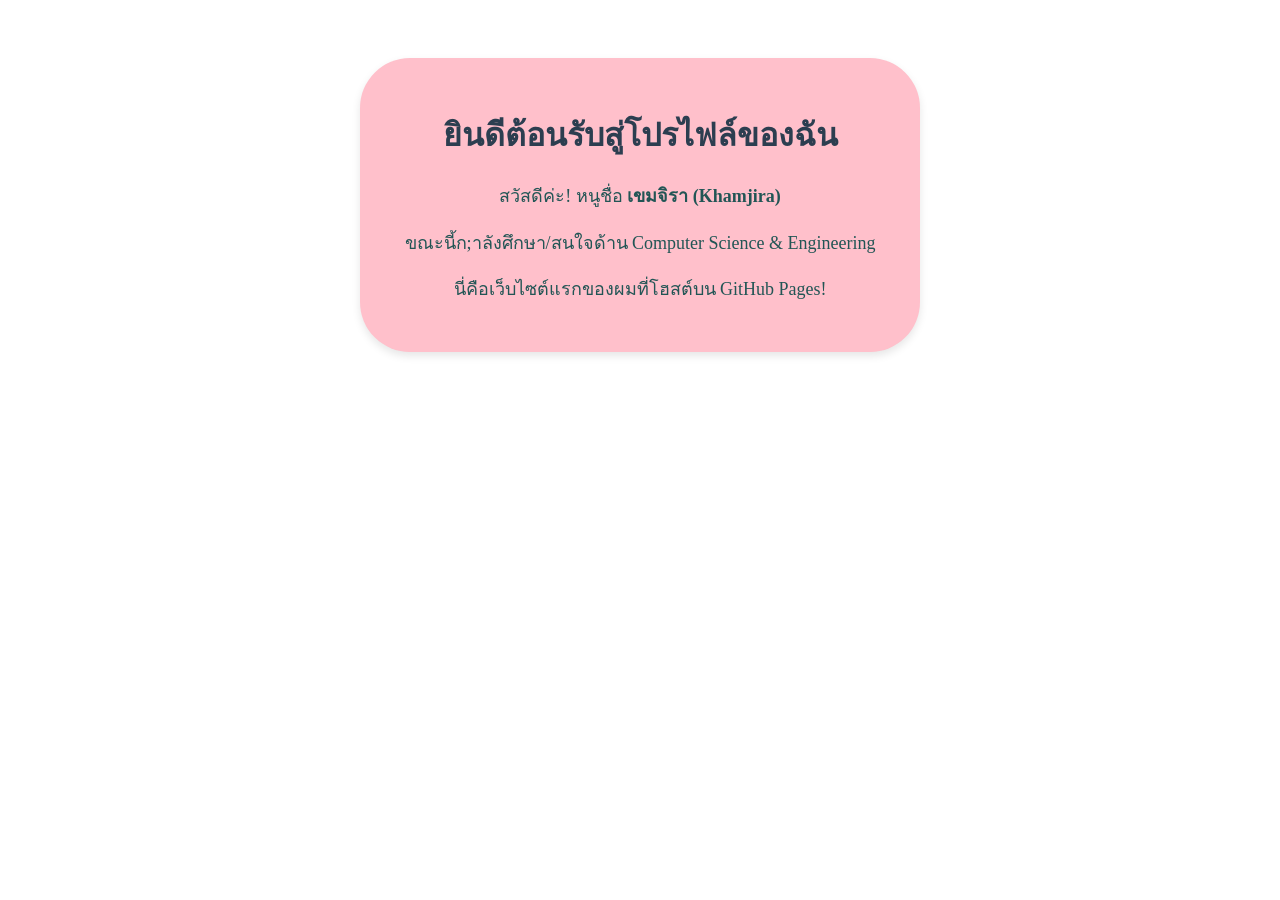
==== index.html @ 45e020a2 "Update index.html" ====
<!-- นี่คือโครงสร้างหน้าเว็บทังหมด ้ -->
<!DOCTYPE html>
<html lang="th">
<head>
<meta charset="UTF-8">
<title>หน้าแนะน;าตัวของฉัน</title>
<style>
body {#E46C88
background-color: ##E46C88; color: #255;
text-align: center; padding: 50px;

}
.card {
background:pink ; border-radius: 50px;
box-shadow: 0 4px 8px rgba(0,0,0,0.1);
max-width: 500px; margin: 0 auto; padding: 30px;

}
h1 { color: #2c3e50; }
p { font-size: 18px; line-height: 1.6; }
</style>
</head>
<body>
<div class="card">
<h1>ยินดีต้อนรับสู่โปรไฟล์ของฉัน </h1>
<p>สวัสดีค่ะ! หนูชื่อ <strong>เขมจิรา (Khamjira)</strong></p>
<p>ขณะนี้ก;าลังศึกษา/สนใจด้าน Computer Science & Engineering</p>
<p>นี่คือเว็บไซต์แรกของผมที่โฮสต์บน GitHub Pages!</p>
</div>
</body>
</html>
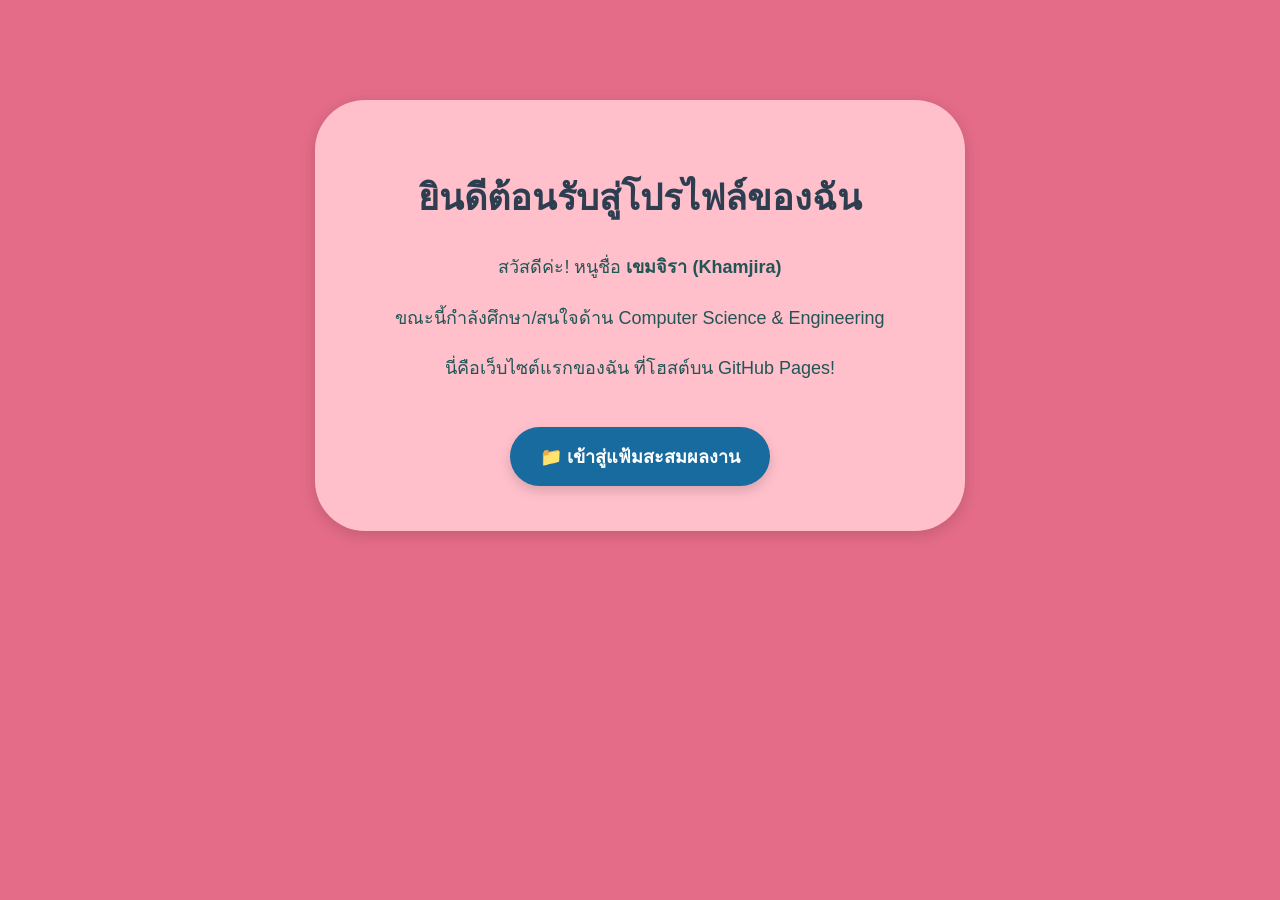
==== commit fe7087f4: "Update index.html" ====
--- a/index.html
+++ b/index.html
@@ -2,30 +2,139 @@
 <!DOCTYPE html>
 <html lang="th">
 <head>
+
 <meta charset="UTF-8">
-<title>หน้าแนะน;าตัวของฉัน</title>
+
+<meta name="viewport" content="width=device-width, initial-scale=1.0">
+
+<title>หน้าแนะนำตัวของฉัน</title>
+
 <style>
-body {#E46C88
-background-color: ##E46C88; color: #255;
-text-align: center; padding: 50px;
+
+* {
+    box-sizing: border-box;
+}
+
+body {
+    background-color: #E46C88;
+    color: #255;
+    text-align: center;
+    padding: 50px 20px;
+    margin: 0;
+    font-family: Arial, Tahoma, sans-serif;
+    min-height: 100vh;
+}
+
+.card {
+    background: pink;
+    border-radius: 50px;
+    box-shadow: 0 4px 15px rgba(0,0,0,0.15);
+    max-width: 650px;
+    margin: 50px auto;
+    padding: 45px 30px;
+}
+
+h1 {
+    color: #2c3e50;
+    font-size: 36px;
+    margin-bottom: 25px;
+}
+
+p {
+    font-size: 18px;
+    line-height: 1.8;
+    color: #255;
+}
+
+/* ===== ปุ่มเข้าสู่ Portfolio ===== */
+
+.portfolio-btn {
+    display: inline-block;
+    margin-top: 25px;
+    padding: 15px 30px;
+
+    background-color: #176b9e;
+    color: white;
+
+    text-decoration: none;
+    font-size: 18px;
+    font-weight: bold;
+
+    border-radius: 30px;
+
+    box-shadow: 0 5px 12px rgba(0,0,0,0.15);
+
+    transition: 0.3s;
+}
+
+.portfolio-btn:hover {
+    background-color: #0d527c;
+    transform: translateY(-3px);
+}
+
+/* ===== สำหรับโทรศัพท์ ===== */
+
+@media (max-width: 600px) {
+
+    body {
+        padding: 25px 15px;
+    }
+
+    .card {
+        margin: 30px auto;
+        padding: 35px 20px;
+        border-radius: 35px;
+    }
+
+    h1 {
+        font-size: 28px;
+    }
+
+    p {
+        font-size: 16px;
+    }
+
+    .portfolio-btn {
+        font-size: 16px;
+        padding: 13px 25px;
+    }
 
 }
-.card {
-background:pink ; border-radius: 50px;
-box-shadow: 0 4px 8px rgba(0,0,0,0.1);
-max-width: 500px; margin: 0 auto; padding: 30px;
 
-}
-h1 { color: #2c3e50; }
-p { font-size: 18px; line-height: 1.6; }
 </style>
+
 </head>
+
 <body>
+
 <div class="card">
-<h1>ยินดีต้อนรับสู่โปรไฟล์ของฉัน </h1>
-<p>สวัสดีค่ะ! หนูชื่อ <strong>เขมจิรา (Khamjira)</strong></p>
-<p>ขณะนี้ก;าลังศึกษา/สนใจด้าน Computer Science & Engineering</p>
-<p>นี่คือเว็บไซต์แรกของผมที่โฮสต์บน GitHub Pages!</p>
+
+    <h1>
+        ยินดีต้อนรับสู่โปรไฟล์ของฉัน
+    </h1>
+
+    <p>
+        สวัสดีค่ะ! หนูชื่อ
+        <strong>เขมจิรา (Khamjira)</strong>
+    </p>
+
+    <p>
+        ขณะนี้กำลังศึกษา/สนใจด้าน
+        Computer Science & Engineering
+    </p>
+
+    <p>
+        นี่คือเว็บไซต์แรกของฉัน
+        ที่โฮสต์บน GitHub Pages!
+    </p>
+
+    <!-- ปุ่มไปหน้า Portfolio -->
+
+    <a href="port.html" class="portfolio-btn">
+        📁 เข้าสู่แฟ้มสะสมผลงาน
+    </a>
+
 </div>
+
 </body>
 </html>
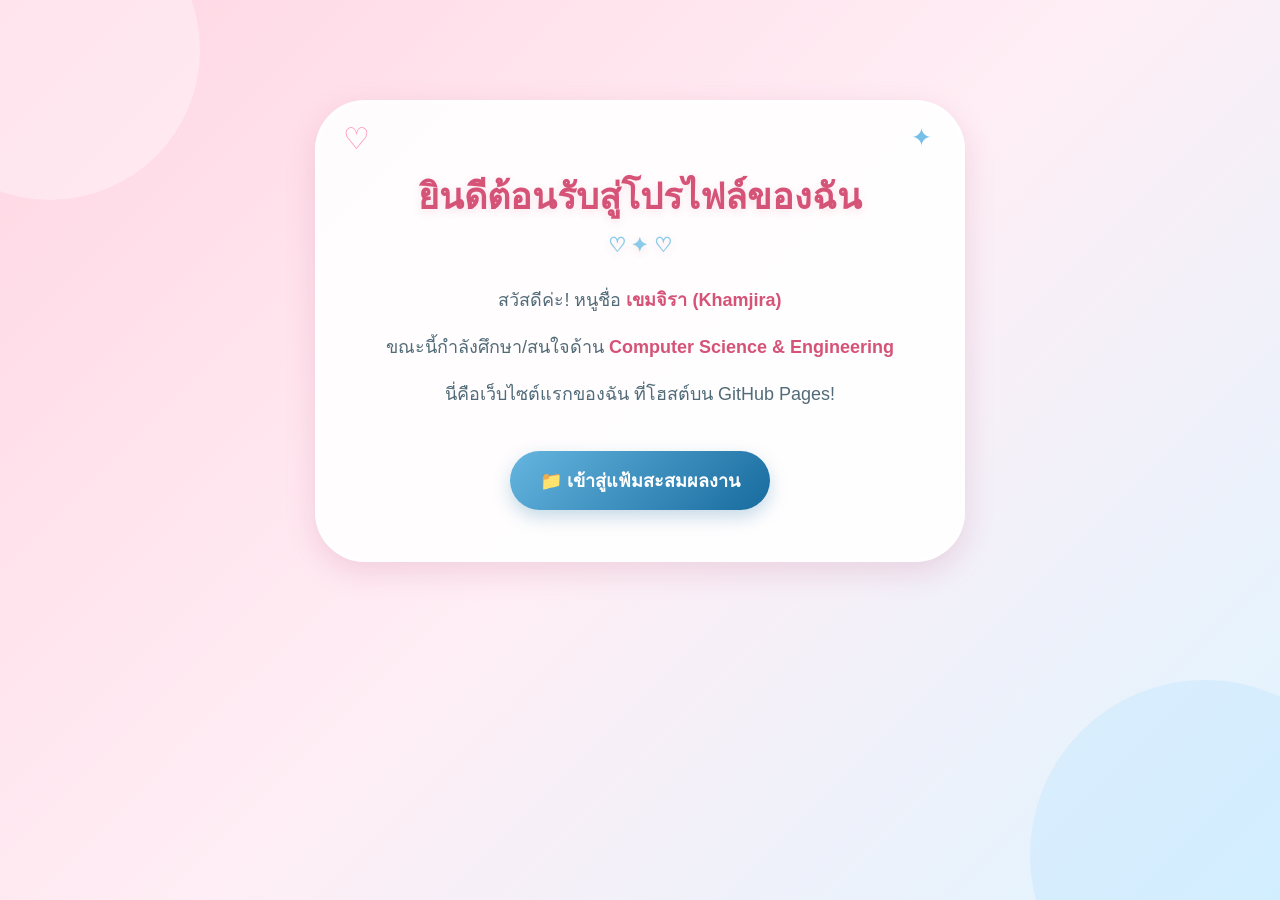
==== commit 6325b8f9: "Update index.html" ====
--- a/index.html
+++ b/index.html
@@ -1,6 +1,8 @@
-<!-- นี่คือโครงสร้างหน้าเว็บทังหมด ้ -->
+<!-- นี่คือโครงสร้างหน้าเว็บทั้งหมด -->
+
 <!DOCTYPE html>
 <html lang="th">
+
 <head>
 
 <meta charset="UTF-8">
@@ -10,93 +12,543 @@
 <title>หน้าแนะนำตัวของฉัน</title>
 
 <style>
+
+/* ============================= */
+/* พื้นฐาน */
+/* ============================= */
 
 * {
     box-sizing: border-box;
 }
 
+html {
+    scroll-behavior: smooth;
+}
+
 body {
-    background-color: #E46C88;
+    background: linear-gradient(135deg, #ffd6e3, #ffeef5, #dff4ff);
     color: #255;
     text-align: center;
     padding: 50px 20px;
     margin: 0;
     font-family: Arial, Tahoma, sans-serif;
     min-height: 100vh;
-}
+    overflow-x: hidden;
+}
+
+
+/* ============================= */
+/* วงกลมตกแต่งพื้นหลัง */
+/* ============================= */
+
+body::before {
+    content: "";
+    position: fixed;
+
+    width: 300px;
+    height: 300px;
+
+    border-radius: 50%;
+
+    background: rgba(255,255,255,0.35);
+
+    top: -100px;
+    left: -100px;
+
+    z-index: -2;
+}
+
+body::after {
+    content: "";
+    position: fixed;
+
+    width: 350px;
+    height: 350px;
+
+    border-radius: 50%;
+
+    background: rgba(180,225,255,0.30);
+
+    bottom: -130px;
+    right: -100px;
+
+    z-index: -2;
+}
+
+
+/* ============================= */
+/* หัวใจและดาวลอย */
+/* ============================= */
+
+.floating {
+    position: fixed;
+
+    inset: 0;
+
+    pointer-events: none;
+
+    overflow: hidden;
+
+    z-index: -1;
+}
+
+.floating span {
+    position: absolute;
+
+    bottom: -50px;
+
+    color: #ffffff;
+
+    font-size: 25px;
+
+    opacity: 0.75;
+
+    animation: floatUp 8s linear infinite;
+}
+
+
+/* ตำแหน่งแต่ละตัว */
+
+.floating span:nth-child(1) {
+    left: 5%;
+    animation-delay: 0s;
+}
+
+.floating span:nth-child(2) {
+    left: 15%;
+    animation-delay: 2s;
+}
+
+.floating span:nth-child(3) {
+    left: 28%;
+    animation-delay: 4s;
+}
+
+.floating span:nth-child(4) {
+    left: 42%;
+    animation-delay: 1s;
+}
+
+.floating span:nth-child(5) {
+    left: 55%;
+    animation-delay: 3s;
+}
+
+.floating span:nth-child(6) {
+    left: 68%;
+    animation-delay: 5s;
+}
+
+.floating span:nth-child(7) {
+    left: 80%;
+    animation-delay: 2s;
+}
+
+.floating span:nth-child(8) {
+    left: 92%;
+    animation-delay: 4s;
+}
+
+
+@keyframes floatUp {
+
+    0% {
+        bottom: -50px;
+        transform: translateX(0) rotate(0deg);
+        opacity: 0;
+    }
+
+    20% {
+        opacity: 0.75;
+    }
+
+    50% {
+        transform: translateX(25px) rotate(180deg);
+    }
+
+    80% {
+        opacity: 0.75;
+    }
+
+    100% {
+        bottom: 110%;
+        transform: translateX(-20px) rotate(360deg);
+        opacity: 0;
+    }
+
+}
+
+
+/* ============================= */
+/* การ์ด */
+/* ============================= */
 
 .card {
-    background: pink;
+
+    background: rgba(255,255,255,0.90);
+
     border-radius: 50px;
-    box-shadow: 0 4px 15px rgba(0,0,0,0.15);
+
+    box-shadow:
+        0 10px 30px rgba(180,80,120,0.18);
+
     max-width: 650px;
+
     margin: 50px auto;
+
     padding: 45px 30px;
-}
+
+    border: 3px solid rgba(255,255,255,0.7);
+
+    position: relative;
+
+    animation: cardAppear 1s ease;
+
+    transition: all 0.4s ease;
+}
+
+
+/* เอฟเฟกต์เมื่อเอาเมาส์ชี้ */
+
+.card:hover {
+
+    transform: translateY(-8px);
+
+    box-shadow:
+        0 18px 40px rgba(180,80,120,0.25);
+
+}
+
+
+/* ============================= */
+/* ดาวตกแต่งบนการ์ด */
+/* ============================= */
+
+.card::before {
+
+    content: "♡";
+
+    position: absolute;
+
+    top: 18px;
+    left: 25px;
+
+    font-size: 30px;
+
+    color: #ff8fb1;
+
+    animation: heartBeat 2s infinite;
+}
+
+
+.card::after {
+
+    content: "✦";
+
+    position: absolute;
+
+    top: 20px;
+    right: 30px;
+
+    font-size: 25px;
+
+    color: #75bfe8;
+
+    animation: spinStar 4s linear infinite;
+}
+
+
+@keyframes heartBeat {
+
+    0%, 100% {
+        transform: scale(1);
+    }
+
+    50% {
+        transform: scale(1.25);
+    }
+
+}
+
+
+@keyframes spinStar {
+
+    from {
+        transform: rotate(0deg);
+    }
+
+    to {
+        transform: rotate(360deg);
+    }
+
+}
+
+
+/* ============================= */
+/* หัวข้อ */
+/* ============================= */
 
 h1 {
-    color: #2c3e50;
+
+    color: #d65378;
+
     font-size: 36px;
+
     margin-bottom: 25px;
-}
+
+    line-height: 1.4;
+
+    text-shadow:
+        0 3px 8px rgba(214,83,120,0.15);
+
+}
+
+
+/* เส้นตกแต่งใต้หัวข้อ */
+
+h1::after {
+
+    content: "  ♡ ✦ ♡";
+
+    display: block;
+
+    font-size: 20px;
+
+    color: #8bcbea;
+
+    margin-top: 8px;
+
+}
+
+
+/* ============================= */
+/* ข้อความ */
+/* ============================= */
 
 p {
+
     font-size: 18px;
+
     line-height: 1.8;
-    color: #255;
-}
-
-/* ===== ปุ่มเข้าสู่ Portfolio ===== */
+
+    color: #526b78;
+
+    margin: 15px 0;
+
+}
+
+
+strong {
+
+    color: #d65378;
+
+}
+
+
+/* ============================= */
+/* ปุ่มเข้าสู่ Portfolio */
+/* ============================= */
 
 .portfolio-btn {
+
     display: inline-block;
+
     margin-top: 25px;
+
     padding: 15px 30px;
 
-    background-color: #176b9e;
+    background: linear-gradient(
+        135deg,
+        #65b5df,
+        #176b9e
+    );
+
     color: white;
 
     text-decoration: none;
+
     font-size: 18px;
+
     font-weight: bold;
 
     border-radius: 30px;
 
-    box-shadow: 0 5px 12px rgba(0,0,0,0.15);
-
-    transition: 0.3s;
-}
+    box-shadow:
+        0 7px 18px rgba(23,107,158,0.25);
+
+    transition: all 0.3s ease;
+
+    position: relative;
+
+    overflow: hidden;
+}
+
+
+/* แสงวิ่งผ่านปุ่ม */
+
+.portfolio-btn::before {
+
+    content: "";
+
+    position: absolute;
+
+    top: 0;
+
+    left: -100%;
+
+    width: 60%;
+
+    height: 100%;
+
+    background: rgba(255,255,255,0.3);
+
+    transform: skewX(-25deg);
+
+    transition: 0.5s;
+
+}
+
+
+.portfolio-btn:hover::before {
+
+    left: 130%;
+
+}
+
 
 .portfolio-btn:hover {
-    background-color: #0d527c;
-    transform: translateY(-3px);
-}
-
-/* ===== สำหรับโทรศัพท์ ===== */
+
+    background: linear-gradient(
+        135deg,
+        #176b9e,
+        #0d527c
+    );
+
+    transform: translateY(-5px) scale(1.03);
+
+    box-shadow:
+        0 12px 25px rgba(23,107,158,0.30);
+
+}
+
+
+/* ============================= */
+/* แอนิเมชันการ์ดตอนเปิดเว็บ */
+/* ============================= */
+
+@keyframes cardAppear {
+
+    from {
+
+        opacity: 0;
+
+        transform:
+            translateY(30px)
+            scale(0.95);
+
+    }
+
+    to {
+
+        opacity: 1;
+
+        transform:
+            translateY(0)
+            scale(1);
+
+    }
+
+}
+
+
+/* ============================= */
+/* แถบเลื่อน */
+/* ============================= */
+
+::-webkit-scrollbar {
+
+    width: 10px;
+
+}
+
+
+::-webkit-scrollbar-track {
+
+    background: #ffe8f0;
+
+}
+
+
+::-webkit-scrollbar-thumb {
+
+    background: linear-gradient(
+        #ff9fbd,
+        #75c7ed
+    );
+
+    border-radius: 20px;
+
+}
+
+
+::-webkit-scrollbar-thumb:hover {
+
+    background: #65b5df;
+
+}
+
+
+/* ============================= */
+/* มือถือ */
+/* ============================= */
 
 @media (max-width: 600px) {
 
     body {
+
         padding: 25px 15px;
-    }
+
+    }
+
 
     .card {
+
         margin: 30px auto;
-        padding: 35px 20px;
+
+        padding: 40px 20px;
+
         border-radius: 35px;
-    }
+
+    }
+
 
     h1 {
+
         font-size: 28px;
-    }
+
+    }
+
 
     p {
+
         font-size: 16px;
-    }
+
+    }
+
 
     .portfolio-btn {
+
         font-size: 16px;
+
         padding: 13px 25px;
+
+    }
+
+
+    .floating span {
+
+        font-size: 18px;
+
     }
 
 }
@@ -105,7 +557,38 @@
 
 </head>
 
+
 <body>
+
+
+<!-- ============================= -->
+<!-- หัวใจและดาวลอย -->
+<!-- ============================= -->
+
+<div class="floating">
+
+    <span>♡</span>
+
+    <span>✦</span>
+
+    <span>♡</span>
+
+    <span>✧</span>
+
+    <span>♡</span>
+
+    <span>✦</span>
+
+    <span>♡</span>
+
+    <span>✧</span>
+
+</div>
+
+
+<!-- ============================= -->
+<!-- การ์ดแนะนำตัว -->
+<!-- ============================= -->
 
 <div class="card">
 
@@ -113,28 +596,51 @@
         ยินดีต้อนรับสู่โปรไฟล์ของฉัน
     </h1>
 
+
     <p>
+
         สวัสดีค่ะ! หนูชื่อ
-        <strong>เขมจิรา (Khamjira)</strong>
+
+        <strong>
+            เขมจิรา (Khamjira)
+        </strong>
+
     </p>
 
+
     <p>
+
         ขณะนี้กำลังศึกษา/สนใจด้าน
-        Computer Science & Engineering
+
+        <strong>
+            Computer Science &amp; Engineering
+        </strong>
+
     </p>
 
+
     <p>
+
         นี่คือเว็บไซต์แรกของฉัน
+
         ที่โฮสต์บน GitHub Pages!
+
     </p>
 
+
+    <!-- ============================= -->
     <!-- ปุ่มไปหน้า Portfolio -->
-
-    <a href="port.html" class="portfolio-btn">
+    <!-- ============================= -->
+
+    <a href="Portfolio.html" class="portfolio-btn">
+
         📁 เข้าสู่แฟ้มสะสมผลงาน
+
     </a>
 
 </div>
 
+
 </body>
+
 </html>
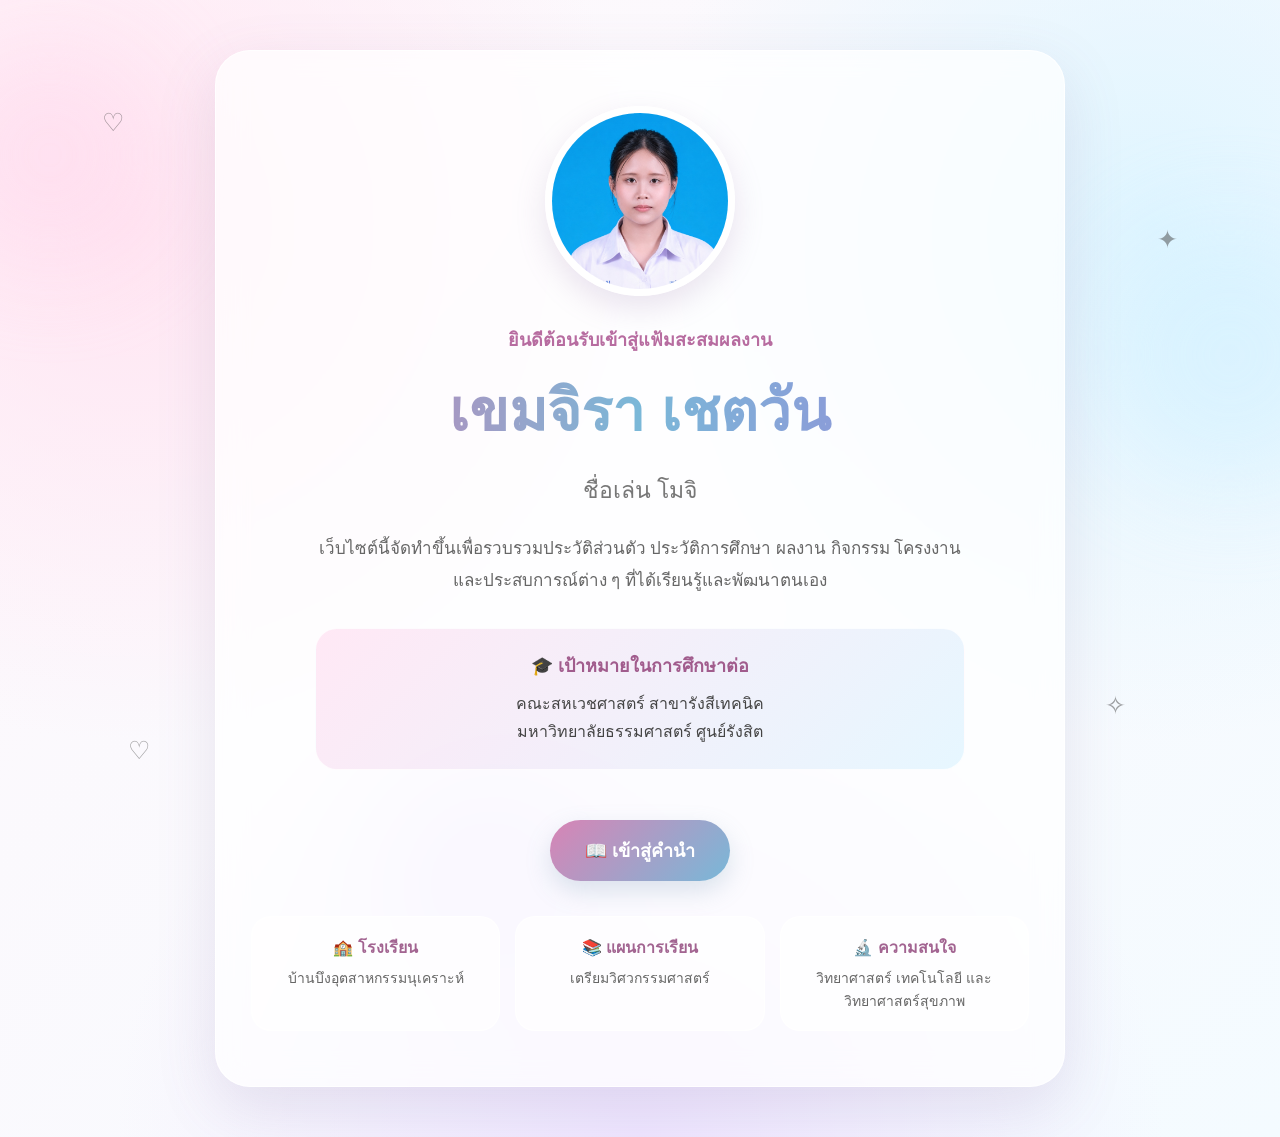
==== commit f9ee80d3: "Update index.html" ====
--- a/index.html
+++ b/index.html
@@ -1,646 +1,436 @@
-<!-- นี่คือโครงสร้างหน้าเว็บทั้งหมด -->
-
 <!DOCTYPE html>
 <html lang="th">
 
 <head>
-
-<meta charset="UTF-8">
-
-<meta name="viewport" content="width=device-width, initial-scale=1.0">
-
-<title>หน้าแนะนำตัวของฉัน</title>
-
-<style>
-
-/* ============================= */
-/* พื้นฐาน */
-/* ============================= */
-
-* {
-    box-sizing: border-box;
-}
-
-html {
-    scroll-behavior: smooth;
-}
-
-body {
-    background: linear-gradient(135deg, #ffd6e3, #ffeef5, #dff4ff);
-    color: #255;
-    text-align: center;
-    padding: 50px 20px;
-    margin: 0;
-    font-family: Arial, Tahoma, sans-serif;
-    min-height: 100vh;
-    overflow-x: hidden;
-}
-
-
-/* ============================= */
-/* วงกลมตกแต่งพื้นหลัง */
-/* ============================= */
-
-body::before {
-    content: "";
-    position: fixed;
-
-    width: 300px;
-    height: 300px;
-
-    border-radius: 50%;
-
-    background: rgba(255,255,255,0.35);
-
-    top: -100px;
-    left: -100px;
-
-    z-index: -2;
-}
-
-body::after {
-    content: "";
-    position: fixed;
-
-    width: 350px;
-    height: 350px;
-
-    border-radius: 50%;
-
-    background: rgba(180,225,255,0.30);
-
-    bottom: -130px;
-    right: -100px;
-
-    z-index: -2;
-}
-
-
-/* ============================= */
-/* หัวใจและดาวลอย */
-/* ============================= */
-
-.floating {
-    position: fixed;
-
-    inset: 0;
-
-    pointer-events: none;
-
-    overflow: hidden;
-
-    z-index: -1;
-}
-
-.floating span {
-    position: absolute;
-
-    bottom: -50px;
-
-    color: #ffffff;
-
-    font-size: 25px;
-
-    opacity: 0.75;
-
-    animation: floatUp 8s linear infinite;
-}
-
-
-/* ตำแหน่งแต่ละตัว */
-
-.floating span:nth-child(1) {
-    left: 5%;
-    animation-delay: 0s;
-}
-
-.floating span:nth-child(2) {
-    left: 15%;
-    animation-delay: 2s;
-}
-
-.floating span:nth-child(3) {
-    left: 28%;
-    animation-delay: 4s;
-}
-
-.floating span:nth-child(4) {
-    left: 42%;
-    animation-delay: 1s;
-}
-
-.floating span:nth-child(5) {
-    left: 55%;
-    animation-delay: 3s;
-}
-
-.floating span:nth-child(6) {
-    left: 68%;
-    animation-delay: 5s;
-}
-
-.floating span:nth-child(7) {
-    left: 80%;
-    animation-delay: 2s;
-}
-
-.floating span:nth-child(8) {
-    left: 92%;
-    animation-delay: 4s;
-}
-
-
-@keyframes floatUp {
-
-    0% {
-        bottom: -50px;
-        transform: translateX(0) rotate(0deg);
-        opacity: 0;
-    }
-
-    20% {
-        opacity: 0.75;
-    }
-
-    50% {
-        transform: translateX(25px) rotate(180deg);
-    }
-
-    80% {
-        opacity: 0.75;
-    }
-
-    100% {
-        bottom: 110%;
-        transform: translateX(-20px) rotate(360deg);
-        opacity: 0;
-    }
-
-}
-
-
-/* ============================= */
-/* การ์ด */
-/* ============================= */
-
-.card {
-
-    background: rgba(255,255,255,0.90);
-
-    border-radius: 50px;
-
-    box-shadow:
-        0 10px 30px rgba(180,80,120,0.18);
-
-    max-width: 650px;
-
-    margin: 50px auto;
-
-    padding: 45px 30px;
-
-    border: 3px solid rgba(255,255,255,0.7);
-
-    position: relative;
-
-    animation: cardAppear 1s ease;
-
-    transition: all 0.4s ease;
-}
-
-
-/* เอฟเฟกต์เมื่อเอาเมาส์ชี้ */
-
-.card:hover {
-
-    transform: translateY(-8px);
-
-    box-shadow:
-        0 18px 40px rgba(180,80,120,0.25);
-
-}
-
-
-/* ============================= */
-/* ดาวตกแต่งบนการ์ด */
-/* ============================= */
-
-.card::before {
-
-    content: "♡";
-
-    position: absolute;
-
-    top: 18px;
-    left: 25px;
-
-    font-size: 30px;
-
-    color: #ff8fb1;
-
-    animation: heartBeat 2s infinite;
-}
-
-
-.card::after {
-
-    content: "✦";
-
-    position: absolute;
-
-    top: 20px;
-    right: 30px;
-
-    font-size: 25px;
-
-    color: #75bfe8;
-
-    animation: spinStar 4s linear infinite;
-}
-
-
-@keyframes heartBeat {
-
-    0%, 100% {
-        transform: scale(1);
-    }
-
-    50% {
-        transform: scale(1.25);
-    }
-
-}
-
-
-@keyframes spinStar {
-
-    from {
-        transform: rotate(0deg);
-    }
-
-    to {
-        transform: rotate(360deg);
-    }
-
-}
-
-
-/* ============================= */
-/* หัวข้อ */
-/* ============================= */
-
-h1 {
-
-    color: #d65378;
-
-    font-size: 36px;
-
-    margin-bottom: 25px;
-
-    line-height: 1.4;
-
-    text-shadow:
-        0 3px 8px rgba(214,83,120,0.15);
-
-}
-
-
-/* เส้นตกแต่งใต้หัวข้อ */
-
-h1::after {
-
-    content: "  ♡ ✦ ♡";
-
-    display: block;
-
-    font-size: 20px;
-
-    color: #8bcbea;
-
-    margin-top: 8px;
-
-}
-
-
-/* ============================= */
-/* ข้อความ */
-/* ============================= */
-
-p {
-
-    font-size: 18px;
-
-    line-height: 1.8;
-
-    color: #526b78;
-
-    margin: 15px 0;
-
-}
-
-
-strong {
-
-    color: #d65378;
-
-}
-
-
-/* ============================= */
-/* ปุ่มเข้าสู่ Portfolio */
-/* ============================= */
-
-.portfolio-btn {
-
-    display: inline-block;
-
-    margin-top: 25px;
-
-    padding: 15px 30px;
-
-    background: linear-gradient(
-        135deg,
-        #65b5df,
-        #176b9e
-    );
-
-    color: white;
-
-    text-decoration: none;
-
-    font-size: 18px;
-
-    font-weight: bold;
-
-    border-radius: 30px;
-
-    box-shadow:
-        0 7px 18px rgba(23,107,158,0.25);
-
-    transition: all 0.3s ease;
-
-    position: relative;
-
-    overflow: hidden;
-}
-
-
-/* แสงวิ่งผ่านปุ่ม */
-
-.portfolio-btn::before {
-
-    content: "";
-
-    position: absolute;
-
-    top: 0;
-
-    left: -100%;
-
-    width: 60%;
-
-    height: 100%;
-
-    background: rgba(255,255,255,0.3);
-
-    transform: skewX(-25deg);
-
-    transition: 0.5s;
-
-}
-
-
-.portfolio-btn:hover::before {
-
-    left: 130%;
-
-}
-
-
-.portfolio-btn:hover {
-
-    background: linear-gradient(
-        135deg,
-        #176b9e,
-        #0d527c
-    );
-
-    transform: translateY(-5px) scale(1.03);
-
-    box-shadow:
-        0 12px 25px rgba(23,107,158,0.30);
-
-}
-
-
-/* ============================= */
-/* แอนิเมชันการ์ดตอนเปิดเว็บ */
-/* ============================= */
-
-@keyframes cardAppear {
-
-    from {
-
-        opacity: 0;
-
-        transform:
-            translateY(30px)
-            scale(0.95);
-
-    }
-
-    to {
-
-        opacity: 1;
-
-        transform:
-            translateY(0)
-            scale(1);
-
-    }
-
-}
-
-
-/* ============================= */
-/* แถบเลื่อน */
-/* ============================= */
-
-::-webkit-scrollbar {
-
-    width: 10px;
-
-}
-
-
-::-webkit-scrollbar-track {
-
-    background: #ffe8f0;
-
-}
-
-
-::-webkit-scrollbar-thumb {
-
-    background: linear-gradient(
-        #ff9fbd,
-        #75c7ed
-    );
-
-    border-radius: 20px;
-
-}
-
-
-::-webkit-scrollbar-thumb:hover {
-
-    background: #65b5df;
-
-}
-
-
-/* ============================= */
-/* มือถือ */
-/* ============================= */
-
-@media (max-width: 600px) {
-
-    body {
-
-        padding: 25px 15px;
-
-    }
-
-
-    .card {
-
-        margin: 30px auto;
-
-        padding: 40px 20px;
-
-        border-radius: 35px;
-
-    }
-
-
-    h1 {
-
-        font-size: 28px;
-
-    }
-
-
-    p {
-
-        font-size: 16px;
-
-    }
-
-
-    .portfolio-btn {
-
-        font-size: 16px;
-
-        padding: 13px 25px;
-
-    }
-
-
-    .floating span {
-
-        font-size: 18px;
-
-    }
-
-}
-
-</style>
-
+    <meta charset="UTF-8">
+    <meta name="viewport" content="width=device-width, initial-scale=1.0">
+
+    <title>แฟ้มสะสมผลงาน | เขมจิรา เชตวัน</title>
+
+    <style>
+        * {
+            box-sizing: border-box;
+            margin: 0;
+            padding: 0;
+        }
+
+        html {
+            scroll-behavior: smooth;
+        }
+
+        body {
+            font-family: Arial, Tahoma, sans-serif;
+            min-height: 100vh;
+            background:
+                radial-gradient(circle at 10% 20%, #ffe5f2 0%, transparent 35%),
+                radial-gradient(circle at 90% 20%, #dff5ff 0%, transparent 35%),
+                radial-gradient(circle at 50% 100%, #eee5ff 0%, transparent 40%),
+                linear-gradient(135deg, #fff8fc, #f4fbff);
+            color: #444;
+            overflow-x: hidden;
+        }
+
+        /* =========================
+           พื้นหลังลอย
+        ========================= */
+
+        .blob {
+            position: fixed;
+            border-radius: 50%;
+            filter: blur(50px);
+            opacity: 0.45;
+            z-index: -1;
+        }
+
+        .blob1 {
+            width: 220px;
+            height: 220px;
+            background: #ffd6eb;
+            top: 5%;
+            left: -60px;
+        }
+
+        .blob2 {
+            width: 260px;
+            height: 260px;
+            background: #ccefff;
+            right: -80px;
+            top: 25%;
+        }
+
+        .blob3 {
+            width: 200px;
+            height: 200px;
+            background: #dfd2ff;
+            left: 30%;
+            bottom: -70px;
+        }
+
+        /* =========================
+           กล่องหลัก
+        ========================= */
+
+        .container {
+            width: min(1100px, 92%);
+            margin: auto;
+            min-height: 100vh;
+            display: flex;
+            justify-content: center;
+            align-items: center;
+            padding: 50px 0;
+        }
+
+        .card {
+            width: 100%;
+            max-width: 850px;
+            padding: 55px 35px;
+            text-align: center;
+
+            background: rgba(255, 255, 255, 0.72);
+            border: 1px solid rgba(255, 255, 255, 0.8);
+            border-radius: 35px;
+
+            box-shadow:
+                0 20px 60px rgba(120, 100, 150, 0.15);
+
+            backdrop-filter: blur(15px);
+            -webkit-backdrop-filter: blur(15px);
+        }
+
+        /* =========================
+           รูปโปรไฟล์
+        ========================= */
+
+        .profile {
+            width: 190px;
+            height: 190px;
+            object-fit: cover;
+            border-radius: 50%;
+
+            border: 7px solid rgba(255, 255, 255, 0.9);
+
+            box-shadow:
+                0 12px 30px rgba(150, 120, 170, 0.2);
+
+            margin-bottom: 25px;
+        }
+
+        /* =========================
+           ข้อความ
+        ========================= */
+
+        .welcome {
+            color: #b76ca0;
+            font-size: 18px;
+            margin-bottom: 10px;
+            font-weight: bold;
+        }
+
+        h1 {
+            font-size: clamp(32px, 6vw, 58px);
+            margin-bottom: 15px;
+
+            background: linear-gradient(
+                90deg,
+                #d477ad,
+                #7ab8d8,
+                #9b82d8
+            );
+
+            -webkit-background-clip: text;
+            -webkit-text-fill-color: transparent;
+            background-clip: text;
+        }
+
+        .nickname {
+            font-size: 23px;
+            color: #777;
+            margin-bottom: 25px;
+        }
+
+        .description {
+            max-width: 650px;
+            margin: auto;
+            line-height: 1.9;
+            font-size: 17px;
+            color: #666;
+        }
+
+        .target {
+            margin: 30px auto;
+            max-width: 650px;
+            padding: 22px;
+
+            border-radius: 22px;
+
+            background:
+                linear-gradient(
+                    135deg,
+                    rgba(255, 225, 242, 0.75),
+                    rgba(222, 244, 255, 0.75)
+                );
+
+            border: 1px solid rgba(255,255,255,0.8);
+        }
+
+        .target-title {
+            font-size: 18px;
+            font-weight: bold;
+            color: #a15c8d;
+            margin-bottom: 10px;
+        }
+
+        .target p {
+            line-height: 1.8;
+        }
+
+        /* =========================
+           ปุ่มเข้าสู่คำนำ
+        ========================= */
+
+        .portfolio-btn {
+            display: inline-block;
+
+            margin-top: 20px;
+            padding: 16px 35px;
+
+            text-decoration: none;
+            color: white;
+
+            font-size: 18px;
+            font-weight: bold;
+
+            border-radius: 999px;
+
+            background: linear-gradient(
+                135deg,
+                #d884b5,
+                #78b8d8
+            );
+
+            box-shadow:
+                0 10px 25px rgba(120, 150, 180, 0.25);
+
+            transition: 0.25s ease;
+        }
+
+        .portfolio-btn:hover {
+            transform: translateY(-4px);
+            box-shadow:
+                0 15px 30px rgba(120, 150, 180, 0.35);
+        }
+
+        /* =========================
+           ข้อมูลสั้น
+        ========================= */
+
+        .info {
+            margin-top: 35px;
+
+            display: grid;
+            grid-template-columns: repeat(3, 1fr);
+            gap: 15px;
+        }
+
+        .info-box {
+            padding: 18px;
+            border-radius: 20px;
+
+            background: rgba(255, 255, 255, 0.65);
+            border: 1px solid rgba(255,255,255,0.8);
+        }
+
+        .info-box strong {
+            display: block;
+            margin-bottom: 7px;
+            color: #a26491;
+        }
+
+        .info-box span {
+            color: #666;
+            font-size: 14px;
+            line-height: 1.6;
+        }
+
+        /* =========================
+           หัวใจลอย
+        ========================= */
+
+        .heart {
+            position: fixed;
+            font-size: 25px;
+            opacity: 0.5;
+            animation: float 5s infinite ease-in-out;
+            pointer-events: none;
+        }
+
+        .heart1 {
+            top: 12%;
+            left: 8%;
+        }
+
+        .heart2 {
+            top: 25%;
+            right: 8%;
+            animation-delay: 1s;
+        }
+
+        .heart3 {
+            bottom: 15%;
+            left: 10%;
+            animation-delay: 2s;
+        }
+
+        .heart4 {
+            bottom: 20%;
+            right: 12%;
+            animation-delay: 3s;
+        }
+
+        @keyframes float {
+            0%, 100% {
+                transform: translateY(0);
+            }
+
+            50% {
+                transform: translateY(-18px);
+            }
+        }
+
+        /* =========================
+           มือถือ
+        ========================= */
+
+        @media (max-width: 700px) {
+
+            .container {
+                width: 94%;
+                padding: 25px 0;
+            }
+
+            .card {
+                padding: 40px 20px;
+                border-radius: 28px;
+            }
+
+            .profile {
+                width: 150px;
+                height: 150px;
+            }
+
+            .description {
+                font-size: 15px;
+            }
+
+            .info {
+                grid-template-columns: 1fr;
+            }
+
+            .portfolio-btn {
+                width: 100%;
+                font-size: 16px;
+            }
+        }
+    </style>
 </head>
 
-
 <body>
 
-
-<!-- ============================= -->
-<!-- หัวใจและดาวลอย -->
-<!-- ============================= -->
-
-<div class="floating">
-
-    <span>♡</span>
-
-    <span>✦</span>
-
-    <span>♡</span>
-
-    <span>✧</span>
-
-    <span>♡</span>
-
-    <span>✦</span>
-
-    <span>♡</span>
-
-    <span>✧</span>
-
-</div>
-
-
-<!-- ============================= -->
-<!-- การ์ดแนะนำตัว -->
-<!-- ============================= -->
-
-<div class="card">
-
-    <h1>
-        ยินดีต้อนรับสู่โปรไฟล์ของฉัน
-    </h1>
-
-
-    <p>
-
-        สวัสดีค่ะ! หนูชื่อ
-
-        <strong>
-            เขมจิรา (Khamjira)
-        </strong>
-
-    </p>
-
-
-    <p>
-
-        ขณะนี้กำลังศึกษา/สนใจด้าน
-
-        <strong>
-            Computer Science &amp; Engineering
-        </strong>
-
-    </p>
-
-
-    <p>
-
-        นี่คือเว็บไซต์แรกของฉัน
-
-        ที่โฮสต์บน GitHub Pages!
-
-    </p>
-
-
-    <!-- ============================= -->
-    <!-- ปุ่มไปหน้า Portfolio -->
-    <!-- ============================= -->
-
-    <a href="Portfolio.html" class="portfolio-btn">
-
-        📁 เข้าสู่แฟ้มสะสมผลงาน
-
-    </a>
-
-</div>
-
+    <!-- พื้นหลัง -->
+    <div class="blob blob1"></div>
+    <div class="blob blob2"></div>
+    <div class="blob blob3"></div>
+
+    <!-- หัวใจลอย -->
+    <div class="heart heart1">♡</div>
+    <div class="heart heart2">✦</div>
+    <div class="heart heart3">♡</div>
+    <div class="heart heart4">✧</div>
+
+    <!-- เนื้อหาหลัก -->
+    <div class="container">
+
+        <div class="card">
+
+            <!-- รูปโปรไฟล์ -->
+            <img
+                src="./profile.jpg.jpeg"
+                alt="รูปโปรไฟล์"
+                class="profile"
+            >
+
+            <div class="welcome">
+                ยินดีต้อนรับเข้าสู่แฟ้มสะสมผลงาน
+            </div>
+
+            <h1>
+                เขมจิรา เชตวัน
+            </h1>
+
+            <div class="nickname">
+                ชื่อเล่น โมจิ
+            </div>
+
+            <p class="description">
+                เว็บไซต์นี้จัดทำขึ้นเพื่อรวบรวมประวัติส่วนตัว
+                ประวัติการศึกษา ผลงาน กิจกรรม
+                โครงงาน และประสบการณ์ต่าง ๆ
+                ที่ได้เรียนรู้และพัฒนาตนเอง
+            </p>
+
+            <div class="target">
+
+                <div class="target-title">
+                    🎓 เป้าหมายในการศึกษาต่อ
+                </div>
+
+                <p>
+                    คณะสหเวชศาสตร์ สาขารังสีเทคนิค
+                    <br>
+                    มหาวิทยาลัยธรรมศาสตร์ ศูนย์รังสิต
+                </p>
+
+            </div>
+
+            <!-- สำคัญมาก:
+                 ปุ่มนี้ต้องไป introduction.html -->
+            <a
+                href="./introduction.html"
+                class="portfolio-btn"
+            >
+                📖 เข้าสู่คำนำ
+            </a>
+
+            <!-- ข้อมูล -->
+            <div class="info">
+
+                <div class="info-box">
+                    <strong>🏫 โรงเรียน</strong>
+                    <span>
+                        บ้านบึงอุตสาหกรรมนุเคราะห์
+                    </span>
+                </div>
+
+                <div class="info-box">
+                    <strong>📚 แผนการเรียน</strong>
+                    <span>
+                        เตรียมวิศวกรรมศาสตร์
+                    </span>
+                </div>
+
+                <div class="info-box">
+                    <strong>🔬 ความสนใจ</strong>
+                    <span>
+                        วิทยาศาสตร์ เทคโนโลยี
+                        และวิทยาศาสตร์สุขภาพ
+                    </span>
+                </div>
+
+            </div>
+
+        </div>
+
+    </div>
 
 </body>
-
 </html>
